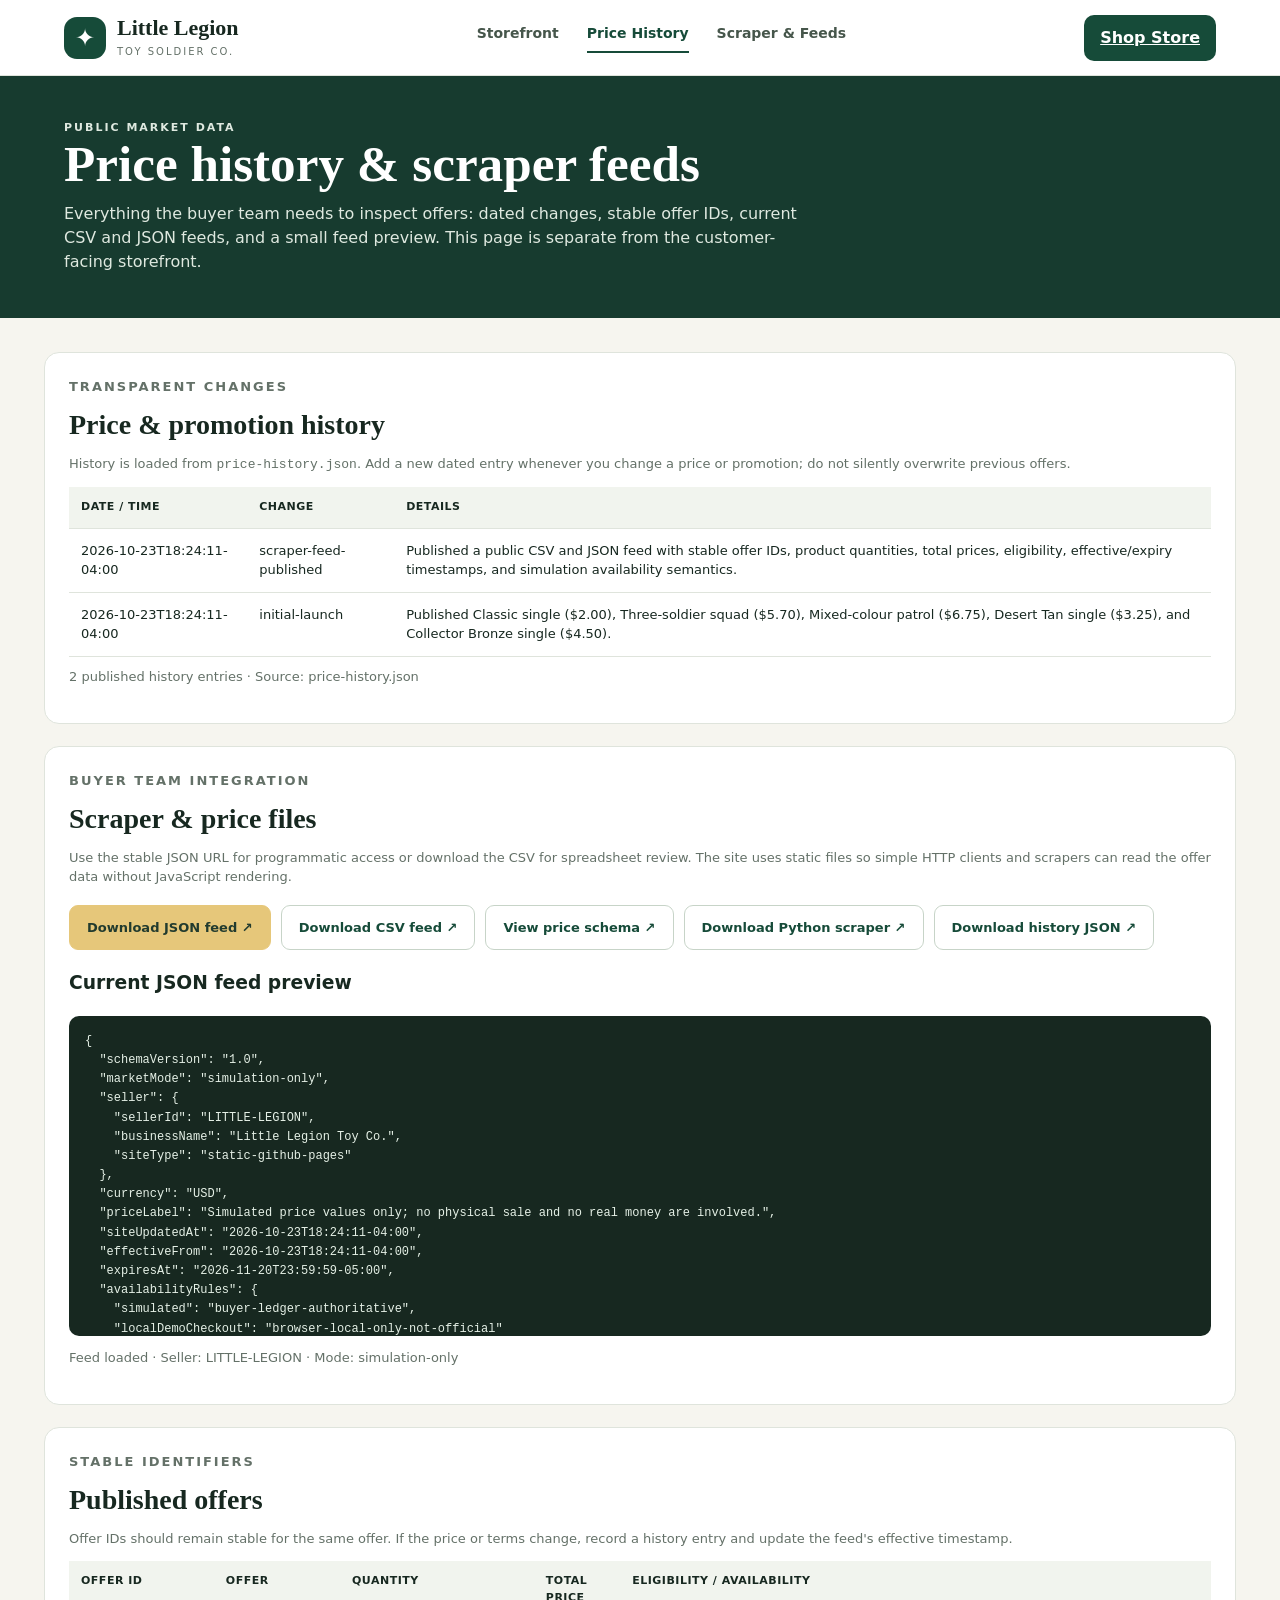
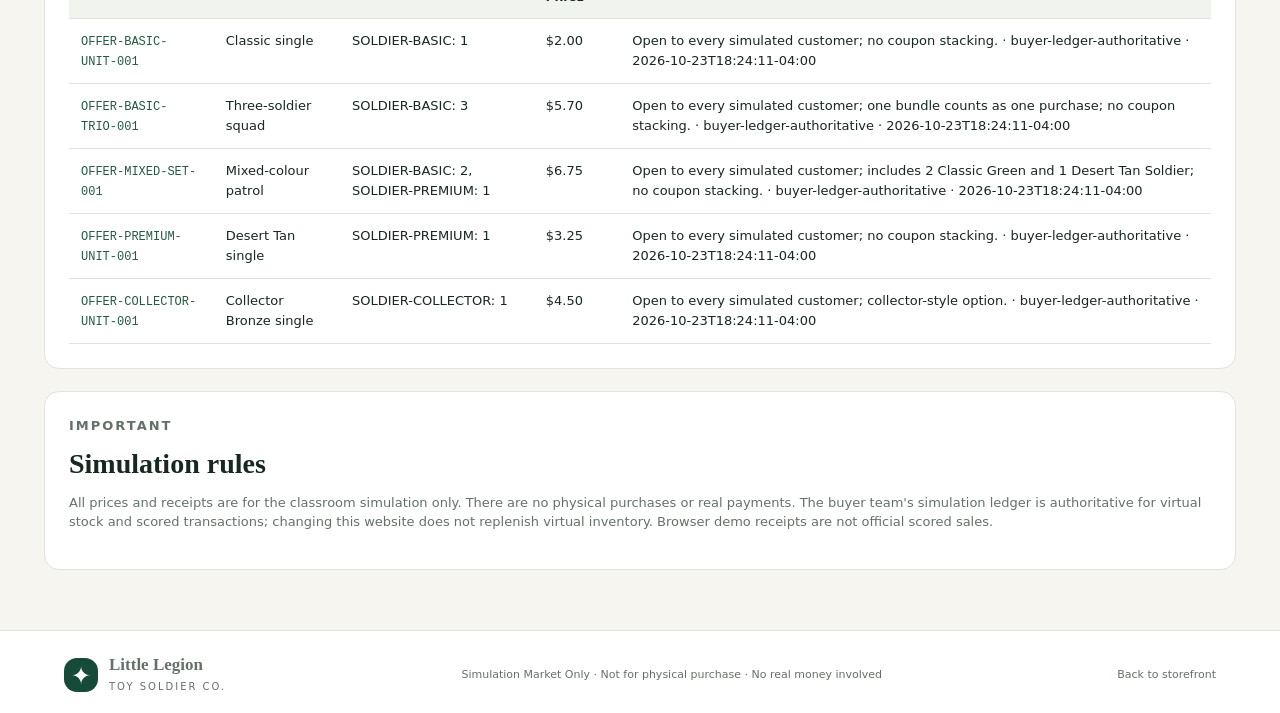
==== market-data.html @ 76212b61 "Store page" ====
<!doctype html>
<html lang="en">
<head>
  <meta charset="utf-8">
  <meta name="viewport" content="width=device-width, initial-scale=1">
  <meta name="description" content="Public toy soldier simulation price history, scraper-friendly CSV and JSON feeds, and offer schema.">
  <meta name="theme-color" content="#163b30">
  <title>Price History & Scraper Feeds | Little Legion</title>
  <link rel="stylesheet" href="styles.css">
  <script src="market-data.js" defer></script>
</head>
<body>
  <header class="topbar">
    <a class="brand" href="index.html" aria-label="Little Legion storefront"><span class="brand-icon" aria-hidden="true">✦</span><span><strong>Little Legion</strong><small>TOY SOLDIER CO.</small></span></a>
    <nav aria-label="Main navigation"><a href="index.html">Storefront</a><a href="market-data.html" aria-current="page">Price History</a><a href="#scraper">Scraper &amp; Feeds</a></nav>
    <a class="cart-button" href="index.html#shop">Shop Store</a>
  </header>
  <section class="page-hero">
    <p class="kicker">PUBLIC MARKET DATA</p>
    <h1>Price history &amp; scraper feeds</h1>
    <p>Everything the buyer team needs to inspect offers: dated changes, stable offer IDs, current CSV and JSON feeds, and a small feed preview. This page is separate from the customer-facing storefront.</p>
  </section>
  <main class="data-layout">
    <section class="data-card" id="history">
      <p class="kicker">TRANSPARENT CHANGES</p><h2>Price &amp; promotion history</h2>
      <p>History is loaded from <code>price-history.json</code>. Add a new dated entry whenever you change a price or promotion; do not silently overwrite previous offers.</p>
      <div class="data-table-wrap"><table class="data-table"><thead><tr><th>Date / Time</th><th>Change</th><th>Details</th></tr></thead><tbody id="history-rows"><tr><td colspan="3">Loading published history…</td></tr></tbody></table></div>
      <p class="status-line" id="history-status" aria-live="polite"></p>
    </section>
    <section class="data-card" id="scraper">
      <p class="kicker">BUYER TEAM INTEGRATION</p><h2>Scraper &amp; price files</h2>
      <p>Use the stable JSON URL for programmatic access or download the CSV for spreadsheet review. The site uses static files so simple HTTP clients and scrapers can read the offer data without JavaScript rendering.</p>
      <div class="data-links"><a class="primary-button" href="price-feed.json" download>Download JSON feed ↗</a><a class="secondary-button" href="prices.csv" download>Download CSV feed ↗</a><a class="secondary-button" href="price-schema.html">View price schema ↗</a><a class="secondary-button" href="example-scraper.py" download>Download Python scraper ↗</a><a class="secondary-button" href="price-history.json" download>Download history JSON ↗</a></div>
      <h3>Current JSON feed preview</h3><pre class="feed-preview" id="feed-preview">Loading price-feed.json…</pre>
      <p class="status-line" id="feed-status" aria-live="polite">Feed status: loading</p>
    </section>
    <section class="data-card" id="offers">
      <p class="kicker">STABLE IDENTIFIERS</p><h2>Published offers</h2>
      <p>Offer IDs should remain stable for the same offer. If the price or terms change, record a history entry and update the feed's effective timestamp.</p>
      <div class="data-table-wrap"><table class="data-table"><thead><tr><th>Offer ID</th><th>Offer</th><th>Quantity</th><th>Total price</th><th>Eligibility / availability</th></tr></thead><tbody id="offer-rows"><tr><td colspan="5">Loading offers…</td></tr></tbody></table></div>
    </section>
    <section class="data-card">
      <p class="kicker">IMPORTANT</p><h2>Simulation rules</h2>
      <p>All prices and receipts are for the classroom simulation only. There are no physical purchases or real payments. The buyer team's simulation ledger is authoritative for virtual stock and scored transactions; changing this website does not replenish virtual inventory. Browser demo receipts are not official scored sales.</p>
    </section>
  </main>
  <footer><a class="brand footer-brand" href="index.html"><span class="brand-icon" aria-hidden="true">✦</span><span><strong>Little Legion</strong><small>TOY SOLDIER CO.</small></span></a><p>Simulation Market Only · Not for physical purchase · No real money involved</p><a href="index.html">Back to storefront</a></footer>
</body>
</html>
---- styles.css ----
:root{--ink:#172820;--muted:#647168;--green:#164b39;--green2:#287653;--cream:#f6f5ef;--line:#dfe4dc;--gold:#e6c77a;--shadow:0 14px 38px #1b32210e}*{box-sizing:border-box}html{scroll-behavior:smooth}body{margin:0;background:var(--cream);color:var(--ink);font-family:Inter,ui-sans-serif,system-ui,-apple-system,BlinkMacSystemFont,"Segoe UI",sans-serif;line-height:1.5}a{color:inherit}.topbar{height:76px;display:flex;align-items:center;justify-content:space-between;gap:24px;padding:0 max(5vw,24px);background:#fff;border-bottom:1px solid var(--line);position:sticky;top:0;z-index:5}.brand{display:flex;align-items:center;gap:11px;text-decoration:none}.brand-icon{width:42px;height:42px;border-radius:13px;background:var(--green);color:#fff;display:grid;place-items:center;font-size:24px}.brand strong,.brand small{display:block}.brand strong{font-family:Georgia,serif;font-size:22px;line-height:1.1}.brand small{font-size:10px;letter-spacing:2px;color:var(--muted);margin-top:4px}.topbar nav{display:flex;gap:28px}.topbar nav a{text-decoration:none;font-size:14px;font-weight:650;color:#46564b}.topbar nav a:hover,footer a:hover{color:var(--green2)}button,a{ -webkit-tap-highlight-color:transparent}.cart-button{background:var(--green);color:#fff;border:0;border-radius:10px;padding:11px 16px;font-weight:700;cursor:pointer}.cart-button span{background:#fff;color:var(--green);border-radius:99px;padding:2px 7px;margin-left:6px}.hero{display:grid;grid-template-columns:.9fr 1.1fr;min-height:400px;background:#173b2f;color:#fff;overflow:hidden}.hero-copy{padding:64px 5vw 48px max(5vw,24px);align-self:center}.kicker{font-size:11px;letter-spacing:2px;font-weight:800;color:#6b8b73;margin:0 0 12px}.hero .kicker{color:#c5d9c9}.hero h1{font:700 clamp(42px,5vw,66px)/.99 Georgia,serif;letter-spacing:-1.8px;margin:0 0 20px}.hero h1 em{color:var(--gold);font-weight:500}.hero-copy>p:not(.kicker):not(.hero-note){max-width:490px;color:#e1e9e2;font-size:16px}.primary-button,.secondary-button,.add-button{display:inline-flex;justify-content:center;align-items:center;gap:9px;text-decoration:none;border-radius:9px;padding:12px 17px;font-family:inherit;font-size:13px;font-weight:700;cursor:pointer;transition:transform .15s,background .15s}.primary-button{background:var(--gold);color:#223b2e;border:1px solid var(--gold)}.hero .primary-button{margin-top:12px}.primary-button:hover,.secondary-button:hover,.add-button:hover{transform:translateY(-1px)}.hero-note{font-size:11px;color:#c5d9c9;margin-top:18px}.hero-image{min-height:400px;position:relative}.hero-image:after{content:"";position:absolute;inset:0;background:linear-gradient(90deg,#173b2f 0%,#173b2f12 26%,#173b2f00 100%)}.hero-image img{width:100%;height:100%;position:absolute;inset:0;object-fit:cover}.simulation-banner{display:flex;align-items:center;gap:11px;padding:13px max(5vw,24px);background:#e7efe7;border-bottom:1px solid #d4e1d4;color:#31513c;font-size:12px}.simulation-banner>span:first-child{color:#2e925c}.simulation-banner strong{font-size:11px;letter-spacing:1px}.simulation-banner .updated{margin-left:auto;color:#65756a}.store-section,.offers-section,.market-section,.receipt-section{max-width:1240px;margin:auto;padding:54px 24px}.section-heading{display:flex;justify-content:space-between;align-items:end;gap:20px;margin-bottom:23px}.section-heading h2,.market-card h2{font:700 34px/1.1 Georgia,serif;letter-spacing:-.7px;margin:0}.section-heading>p{color:var(--muted);font-size:13px;margin:0 0 3px}.product-grid{display:grid;grid-template-columns:repeat(3,minmax(0,1fr));gap:20px}.product-card{background:#fff;border:1px solid var(--line);border-radius:15px;overflow:hidden;box-shadow:var(--shadow)}.product-image{height:225px;position:relative;background:#e5e4db;overflow:hidden}.product-image img{width:100%;height:100%;object-fit:cover;transition:transform .3s}.product-card:hover .product-image img{transform:scale(1.035)}.tag{position:absolute;top:14px;left:14px;border-radius:6px;padding:5px 9px;font-size:10px;font-weight:850;letter-spacing:1px}.tag-basic{background:#d9e9d7;color:#235a37}.tag-premium{background:#f1dfb9;color:#76511a}.tag-collector{background:#e5d9ee;color:#64467b}.product-info{padding:20px}.product-info h3,.bundle-card h3{font-size:19px;margin:0 0 7px}.description{min-height:48px;color:var(--muted);font-size:13px;margin:0 0 18px}.product-bottom{display:flex;justify-content:space-between;align-items:center;gap:8px}.price{font-size:25px;font-weight:800;letter-spacing:-.7px;margin:0}.price small{font-size:11px;color:var(--muted);font-weight:500;letter-spacing:0}.add-button{background:var(--green);color:white;border:1px solid var(--green);padding:11px 14px}.availability{font-size:10px;color:var(--muted);border-top:1px solid #edf0ea;padding-top:12px;margin:15px 0 0}.availability strong{color:#41644b;font-weight:650}.offers-section{padding-top:6px}.bundle-grid{display:grid;grid-template-columns:repeat(2,minmax(0,1fr));gap:20px}.bundle-card{display:flex;gap:20px;padding:17px;background:#fff;border:1px solid var(--line);border-radius:14px;align-items:center}.bundle-card img{width:142px;height:142px;object-fit:cover;border-radius:10px;background:#e8e6dc}.bundle-card>div{flex:1}.bundle-label{font-size:9px;font-weight:800;letter-spacing:.8px;color:#6b8b73}.bundle-card h3{margin-top:6px}.bundle-card p{color:var(--muted);font-size:12px;margin:0 0 8px}.bundle-price{font-size:23px;font-weight:800;margin-bottom:10px}.bundle-price del{font-size:13px;font-weight:500;color:#8c978f;margin-left:6px}.market-section{display:grid;grid-template-columns:1.1fr .9fr;gap:20px;padding-top:20px;padding-bottom:64px}.market-card{background:#fff;border:1px solid var(--line);border-radius:15px;padding:27px}.market-card h2{font-size:29px}.market-card>p:not(.kicker){color:var(--muted);font-size:13px;max-width:680px}.feed-buttons{display:flex;flex-wrap:wrap;gap:9px;margin-top:20px}.secondary-button{background:#fff;color:var(--green);border:1px solid #c7d4c8}.small-note{font-size:11px!important;color:#7a857d!important}.hidden{display:none}.receipt-section{padding-top:0}.receipt-list{display:grid;gap:10px}.receipt-row{display:flex;justify-content:space-between;gap:15px;align-items:center;background:white;border:1px solid var(--line);padding:14px;border-radius:10px;font-size:13px}.receipt-row small{display:block;color:var(--muted)}footer{padding:25px max(5vw,24px);display:flex;align-items:center;justify-content:space-between;gap:20px;border-top:1px solid var(--line);background:#fff}footer .brand strong{font-size:17px}footer .brand-icon{width:34px;height:34px}footer p,footer>a{font-size:11px;color:var(--muted)}footer>a{text-decoration:none}dialog{border:0;border-radius:17px;padding:0;width:min(500px,calc(100% - 28px));box-shadow:0 24px 90px #07180f55;color:var(--ink)}dialog::backdrop{background:#0b2018a8;backdrop-filter:blur(3px)}.dialog-head{display:flex;align-items:center;justify-content:space-between;padding:23px 24px 12px}.dialog-head h2{margin:0;font:700 29px Georgia,serif}.dialog-head .kicker{margin-bottom:5px}.close-button{border:0;background:#eef1eb;border-radius:50%;width:34px;height:34px;font-size:23px;cursor:pointer}.cart-items{padding:0 24px;max-height:250px;overflow:auto}.cart-line{display:grid;grid-template-columns:1fr auto auto;gap:10px;align-items:center;border-bottom:1px solid var(--line);padding:12px 0;font-size:13px}.cart-line small{display:block;color:var(--muted)}.qty-controls{display:flex;align-items:center;gap:8px}.qty-controls button{width:25px;height:25px;border:1px solid var(--line);border-radius:6px;background:white;cursor:pointer}.cart-total{display:flex;justify-content:space-between;padding:18px 24px;font-size:14px;background:#f5f6f1}.cart-total strong{font-size:22px}#checkout-form{padding:18px 24px 24px;display:grid;gap:8px}#checkout-form label{font-size:12px;font-weight:700}#checkout-form input{width:100%;border:1px solid #cbd4cb;border-radius:8px;padding:11px;font:inherit;margin-bottom:5px}.full-width{width:100%}#checkout-result{padding:0 24px 20px;font-size:13px}.receipt-success{background:#edf6ec;border:1px solid #c8e0c8;padding:14px;border-radius:10px}.receipt-success a{display:inline-block;margin-top:8px;color:var(--green);font-weight:700}button:focus-visible,a:focus-visible,input:focus-visible{outline:3px solid #d6b45d;outline-offset:3px}
@media(max-width:850px){.hero{grid-template-columns:1fr}.hero-copy{padding:48px 24px 30px}.hero-image{min-height:260px}.hero-image:after{background:linear-gradient(0deg,#173b2f00,#173b2f00)}.product-grid{grid-template-columns:repeat(2,minmax(0,1fr))}.market-section{grid-template-columns:1fr}.topbar nav{gap:14px}.topbar nav a{font-size:12px}}@media(max-width:580px){.topbar{height:auto;min-height:68px;flex-wrap:wrap;padding:12px 16px;gap:12px}.brand strong{font-size:18px}.topbar nav{order:3;width:100%;justify-content:space-between;border-top:1px solid var(--line);padding-top:10px}.cart-button{margin-left:auto}.hero h1{font-size:48px}.simulation-banner{flex-wrap:wrap;padding:12px 16px}.simulation-banner .updated{margin-left:0;width:100%}.store-section,.offers-section,.market-section,.receipt-section{padding:38px 16px}.section-heading{align-items:start;flex-direction:column;gap:8px}.section-heading h2{font-size:30px}.product-grid,.bundle-grid{grid-template-columns:1fr}.product-image{height:235px}.description{min-height:0}.bundle-card{gap:13px;padding:12px}.bundle-card img{width:100px;height:120px}.bundle-card h3{font-size:16px}.market-card{padding:21px}footer{flex-wrap:wrap;padding:22px 16px}footer p{order:3;width:100%;margin:0}.feed-buttons>*{flex:1 1 100%}}

/* Dedicated market data page */
button{font-family:inherit}@media(prefers-reduced-motion:reduce){html{scroll-behavior:auto}*,*::before,*::after{scroll-behavior:auto!important;animation-duration:.01ms!important;animation-iteration-count:1!important;transition-duration:.01ms!important}}
.page-hero{background:#173b2f;color:#fff;padding:44px max(5vw,24px)}.page-hero h1{font:700 clamp(36px,4vw,52px)/1.05 Georgia,serif;margin:0 0 12px}.page-hero p{max-width:760px;color:#dfe9e0;margin:0}.data-layout{max-width:1240px;margin:auto;padding:34px 24px 60px;display:grid;gap:22px}.data-card{background:#fff;border:1px solid var(--line);border-radius:15px;padding:24px;overflow:hidden}.data-card h2{font:700 28px Georgia,serif;margin:0 0 8px}.data-card>p{font-size:13px;color:var(--muted)}.data-links{display:flex;flex-wrap:wrap;gap:10px;margin:18px 0}.data-table-wrap{overflow-x:auto}.data-table{width:100%;border-collapse:collapse;font-size:13px}.data-table th,.data-table td{text-align:left;padding:12px;border-bottom:1px solid var(--line);vertical-align:top}.data-table th{background:#f1f4ee;font-size:11px;letter-spacing:.5px;text-transform:uppercase}.data-table code{font-size:12px;color:#245b40}.feed-preview{background:#172820;color:#e5f0e6;padding:16px;border-radius:10px;white-space:pre-wrap;overflow:auto;font:12px/1.6 ui-monospace,SFMono-Regular,Consolas,monospace;max-height:320px}.status-line{font-size:12px;color:var(--muted);margin-top:10px}.topbar nav a[aria-current="page"]{color:var(--green);border-bottom:2px solid var(--green);padding-bottom:7px}@media(max-width:580px){.page-hero{padding:36px 18px}.data-layout{padding:24px 16px 42px}.data-card{padding:17px}.data-table{min-width:640px}}
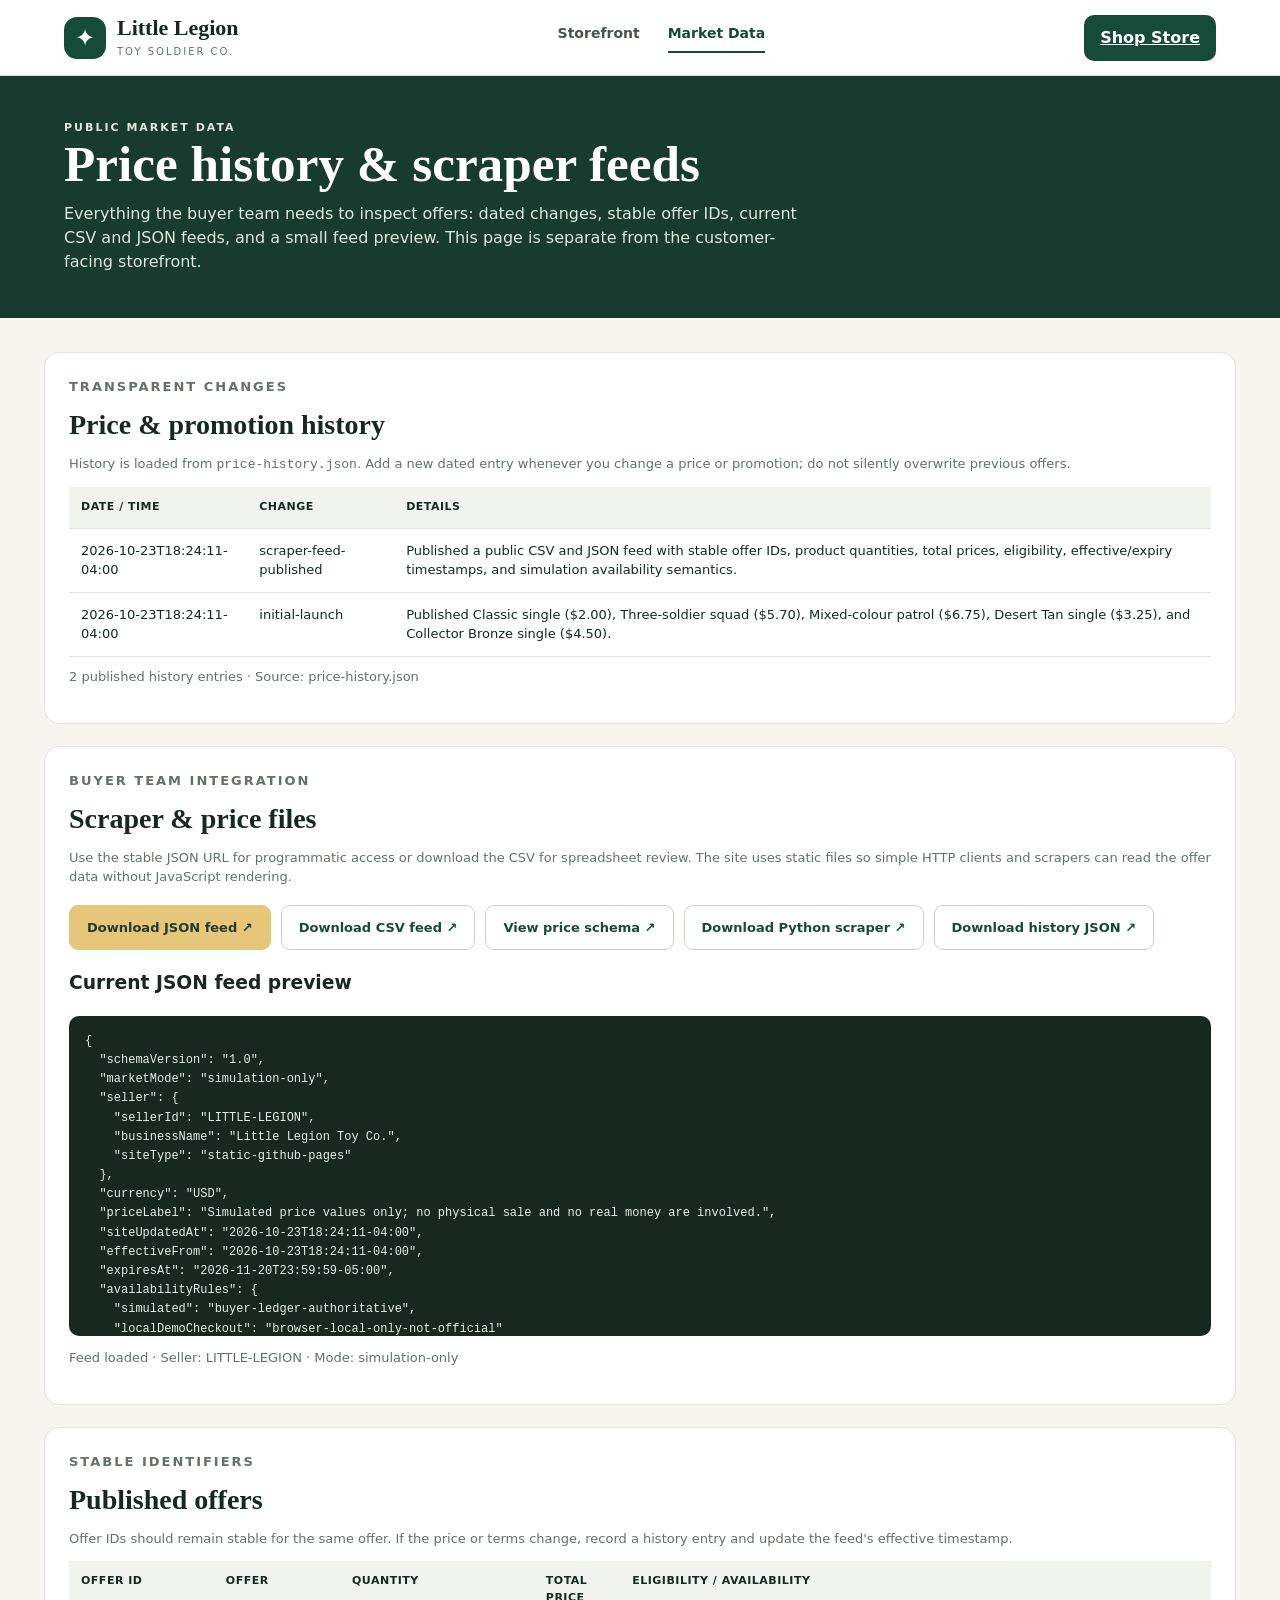
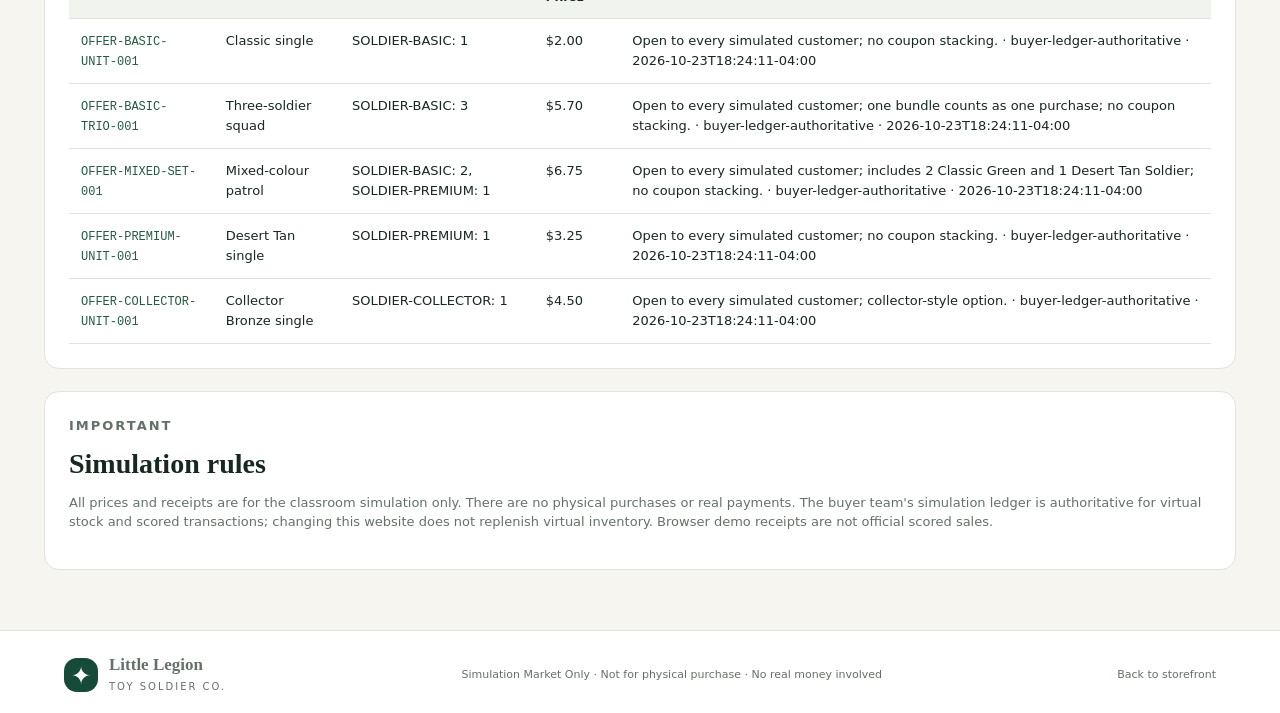
==== commit 8f9a3df2: "Store page" ====
--- a/market-data.html
+++ b/market-data.html
@@ -11,9 +11,9 @@
 </head>
 <body>
   <header class="topbar">
-    <a class="brand" href="index.html" aria-label="Little Legion storefront"><span class="brand-icon" aria-hidden="true">✦</span><span><strong>Little Legion</strong><small>TOY SOLDIER CO.</small></span></a>
-    <nav aria-label="Main navigation"><a href="index.html">Storefront</a><a href="market-data.html" aria-current="page">Price History</a><a href="#scraper">Scraper &amp; Feeds</a></nav>
-    <a class="cart-button" href="index.html#shop">Shop Store</a>
+    <a class="brand" href="./index.html" aria-label="Little Legion storefront"><span class="brand-icon" aria-hidden="true">✦</span><span><strong>Little Legion</strong><small>TOY SOLDIER CO.</small></span></a>
+    <nav aria-label="Main navigation"><a href="./index.html">Storefront</a><a href="./market-data.html" aria-current="page">Market Data</a></nav>
+    <a class="cart-button" href="./index.html#shop">Shop Store</a>
   </header>
   <section class="page-hero">
     <p class="kicker">PUBLIC MARKET DATA</p>
@@ -44,6 +44,6 @@
       <p>All prices and receipts are for the classroom simulation only. There are no physical purchases or real payments. The buyer team's simulation ledger is authoritative for virtual stock and scored transactions; changing this website does not replenish virtual inventory. Browser demo receipts are not official scored sales.</p>
     </section>
   </main>
-  <footer><a class="brand footer-brand" href="index.html"><span class="brand-icon" aria-hidden="true">✦</span><span><strong>Little Legion</strong><small>TOY SOLDIER CO.</small></span></a><p>Simulation Market Only · Not for physical purchase · No real money involved</p><a href="index.html">Back to storefront</a></footer>
+  <footer><a class="brand footer-brand" href="./index.html"><span class="brand-icon" aria-hidden="true">✦</span><span><strong>Little Legion</strong><small>TOY SOLDIER CO.</small></span></a><p>Simulation Market Only · Not for physical purchase · No real money involved</p><a href="./index.html">Back to storefront</a></footer>
 </body>
 </html>
